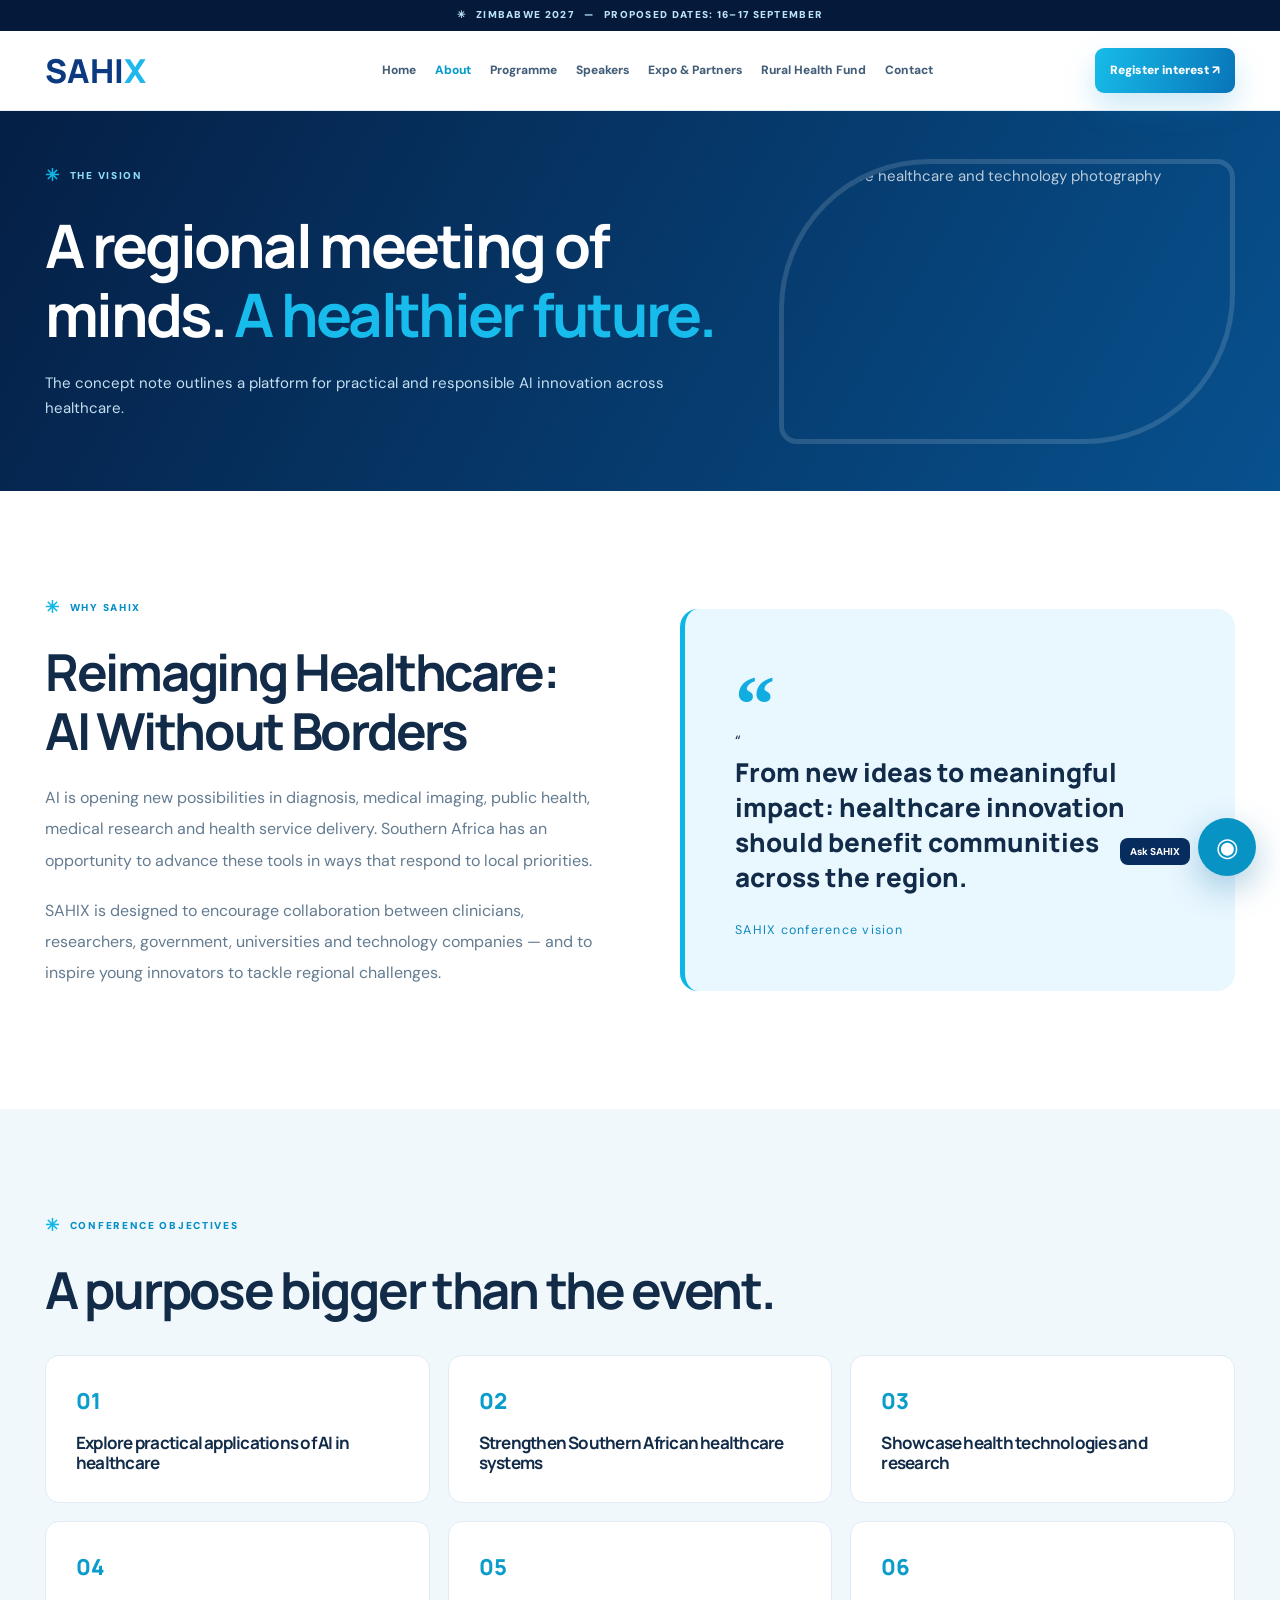
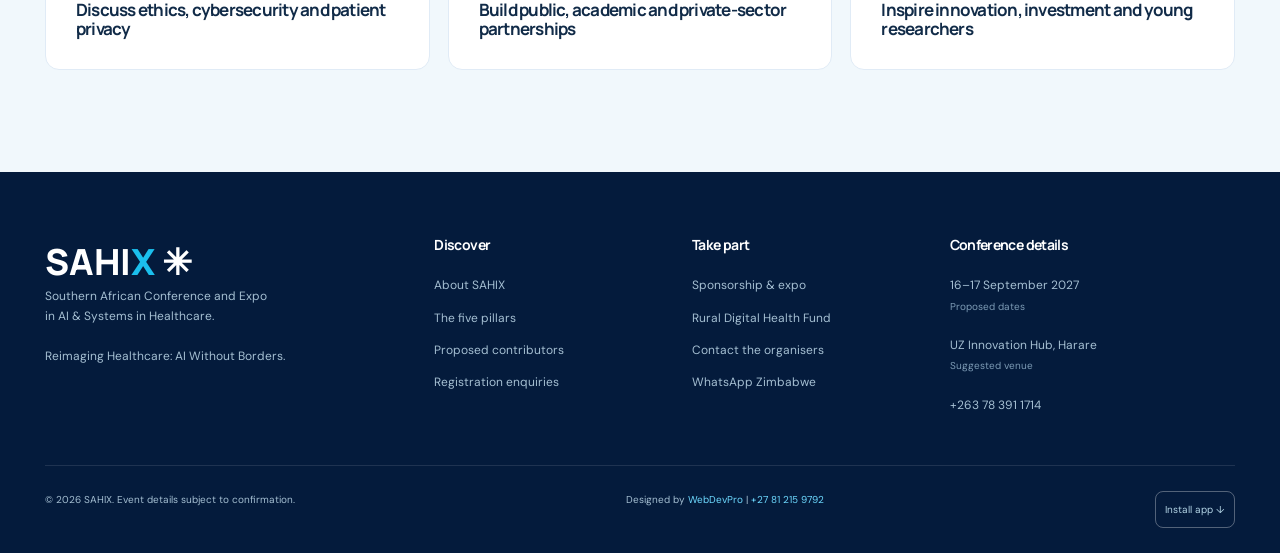
==== about.html @ aeca935d "Launch SAHIX 2027 Zimbabwe conference website" ====
<!doctype html><html lang="en-ZW"><head><meta charset="UTF-8"><meta name="viewport" content="width=device-width,initial-scale=1"><meta name="description" content="SAHIX 2027 vision and objectives for AI innovation in healthcare."><meta name="theme-color" content="#082958"><title>About SAHIX | SAHIX 2027 — Zimbabwe</title><meta property="og:title" content="About SAHIX | SAHIX 2027"><meta property="og:description" content="SAHIX 2027 vision and objectives for AI innovation in healthcare."><meta property="og:type" content="website"><link rel="stylesheet" href="style.css"><link rel="manifest" href="manifest.webmanifest"><link rel="icon" type="image/svg+xml" href="assets/icon.svg"><script src="app.js" defer></script></head><body data-page="about"><a class="skip" href="#main">Skip to content</a><div class="topline">✳ &nbsp; ZIMBABWE 2027 &nbsp; — &nbsp; PROPOSED DATES: 16–17 SEPTEMBER</div><header class="header"><div class="container navrow"><a class="logo" href="index.html" aria-label="SAHIX home"><img src="assets/sahix-logo.webp" alt="SAHIX — Southern African Conference and Expo in AI & Systems in Healthcare" onerror="this.style.display='none';this.nextElementSibling.style.display='block'"><strong style="display:none">SAHI<span>X</span></strong></a><button type="button" id="menu" class="menu" aria-controls="links" aria-expanded="false" aria-label="Toggle navigation">☰</button><nav id="links"><a href="index.html">Home</a><a href="about.html">About</a><a href="programme.html">Programme</a><a href="speakers.html">Speakers</a><a href="sponsors.html">Expo & Partners</a><a href="fund.html">Rural Health Fund</a><a href="contact.html">Contact</a></nav><a class="navcta" href="register.html">Register interest ↗</a></div></header><div class="scrollprogress" id="scrollprogress"></div><main id="main"><section class="inner-hero"><div class="container inner-grid"><div><span class="kicker"><b>✳</b> THE VISION</span><h1>A regional meeting of minds. <em>A healthier future.</em></h1><p>The concept note outlines a platform for practical and responsible AI innovation across healthcare.</p></div><div class="inner-photo"><img src="https://images.unsplash.com/photo-1532187863486-abf9dbad1b69?auto=format&fit=crop&w=1400&q=82" alt="Illustrative healthcare and technology photography" loading="lazy" decoding="async"></div></div></section><section class="section"><div class="container twocol"><div class="copy"><span class="kicker"><b>✳</b> WHY SAHIX</span><h2 class="reveal">Reimaging Healthcare: AI Without Borders</h2><p>AI is opening new possibilities in diagnosis, medical imaging, public health, medical research and health service delivery. Southern Africa has an opportunity to advance these tools in ways that respond to local priorities.</p><p>SAHIX is designed to encourage collaboration between clinicians, researchers, government, universities and technology companies — and to inspire young innovators to tackle regional challenges.</p></div><blockquote>“<strong>From new ideas to meaningful impact: healthcare innovation should benefit communities across the region.</strong><small>SAHIX conference vision</small></blockquote></div></section><section class="section section-light"><div class="container"><span class="kicker"><b>✳</b> CONFERENCE OBJECTIVES</span><h2 class="reveal">A purpose bigger than the event.</h2><div class="tiles"><article class="tile"><span>01</span><h3>Explore practical applications of AI in healthcare</h3></article><article class="tile"><span>02</span><h3>Strengthen Southern African healthcare systems</h3></article><article class="tile"><span>03</span><h3>Showcase health technologies and research</h3></article><article class="tile"><span>04</span><h3>Discuss ethics, cybersecurity and patient privacy</h3></article><article class="tile"><span>05</span><h3>Build public, academic and private-sector partnerships</h3></article><article class="tile"><span>06</span><h3>Inspire innovation, investment and young researchers</h3></article></div></div></section></main><footer><div class="container footgrid"><div><a href="index.html" class="footlogo">SAHI<span>X</span> ✳</a><p>Southern African Conference and Expo<br>in AI & Systems in Healthcare.</p><p>Reimaging Healthcare: AI Without Borders.</p></div><div><h4>Discover</h4><a href="about.html">About SAHIX</a><a href="programme.html">The five pillars</a><a href="speakers.html">Proposed contributors</a><a href="register.html">Registration enquiries</a></div><div><h4>Take part</h4><a href="sponsors.html">Sponsorship & expo</a><a href="fund.html">Rural Digital Health Fund</a><a href="contact.html">Contact the organisers</a><a href="https://wa.me/263783911714" target="_blank" rel="noopener">WhatsApp Zimbabwe</a></div><div><h4>Conference details</h4><p>16–17 September 2027<br><small>Proposed dates</small></p><p>UZ Innovation Hub, Harare<br><small>Suggested venue</small></p><a href="tel:+263783911714">+263 78 391 1714</a></div></div><div class="container footbottom"><span>© <span id="year">2026</span> SAHIX. Event details subject to confirmation.</span><span>Designed by <a href="https://webdevpro.co.za" target="_blank" rel="noopener">WebDevPro</a> | <a href="tel:+27812159792">+27 81 215 9792</a></span><button type="button" id="install">Install app ↓</button></div></footer><nav class="mobilebar" aria-label="Mobile quick navigation"><a href="index.html"><b>⌂</b>Home</a><a href="programme.html"><b>▦</b>Pillars</a><a href="register.html"><b>✚</b>Register</a><a href="sponsors.html"><b>◇</b>Partner</a><button id="mobilechat"><b>◉</b>Chat</button></nav><button id="chatlaunch" class="chatlaunch" type="button" aria-label="Open WhatsApp enquiry assistant">◉ <span>Ask SAHIX</span></button><aside id="chatbox" class="chatbox" role="dialog" aria-label="SAHIX enquiry assistant" hidden><div class="chathead"><strong>✳ SAHIX Enquiry Assistant</strong><button id="chatclose" type="button" aria-label="Close">×</button></div><p>Welcome! How can we help you with SAHIX 2027?</p><form id="chatForm"><label>Your name<input name="name" required minlength="2" maxlength="80" autocomplete="name" placeholder="Your name"></label><label>Interested in<select name="interest" required><option>Conference registration</option><option>Sponsorship / exhibition</option><option>Speaker / webinar enquiry</option><option>Rural Digital Health Fund</option><option>General enquiry</option></select></label><label>Your message<textarea name="message" required maxlength="650" rows="3" placeholder="How can we help?"></textarea></label><button class="btn" type="submit">Continue on WhatsApp ↗</button><small>WhatsApp opens with a draft; you press Send to deliver it.</small></form></aside><dialog id="installDialog"><h3>Install SAHIX</h3><p>Use your browser's Install App / Add to Home Screen option. On iPhone, tap Share in Safari and choose Add to Home Screen.</p><button type="button" id="closeInstall" class="btn">Close</button></dialog></body></html>
---- style.css ----
@import url('https://fonts.googleapis.com/css2?family=DM+Sans:wght@400;500;600;700&family=Manrope:wght@400;500;600;700;800&display=swap');
:root{--navy:#092852;--deep:#061d40;--cyan:#18bcec;--sky:#0685c5;--text:#112b48;--muted:#667f94;--light:#f1f8fc}*{box-sizing:border-box}html{scroll-behavior:smooth;scroll-padding-top:100px}body{margin:0;background:#fff;color:var(--text);font:15px/1.7 'DM Sans',Arial,sans-serif}a{text-decoration:none;color:inherit}button,input,select,textarea{font:inherit}button{cursor:pointer}img{display:block;width:100%;object-fit:cover}h1,h2,h3,h4{font-family:Manrope,Arial,sans-serif;line-height:1.15;letter-spacing:-.045em;margin:0 0 22px}h1{font-size:clamp(42px,5.4vw,77px)}h2{font-size:clamp(31px,4vw,51px)}h3{font-size:20px}p{margin:0 0 19px}em{font-style:normal;color:var(--cyan)}.container{width:min(1190px,calc(100% - 48px));margin:auto}.section{padding:102px 0}.section-light{background:var(--light)}.topline{height:31px;background:#051a3a;color:#bce3f6;text-align:center;padding:6px 10px;font-size:10px;font-weight:900;letter-spacing:.13em}.header{position:sticky;top:0;z-index:60;background:#ffffffec;backdrop-filter:blur(20px);border-bottom:1px solid #e5eef5}.navrow{height:79px;display:flex;align-items:center;gap:17px}.logo{width:175px;flex-shrink:0}.logo img{width:175px;max-height:71px;object-fit:contain}.logo strong{font:900 33px Manrope;color:#0c3a81}.logo strong span{color:#20b7ed}#links{display:flex;gap:19px;justify-content:center;align-items:center;flex:1}#links a{font-size:12px;font-weight:800;color:#425d77;white-space:nowrap}#links a:hover,#links a.current{color:#059ccc}.navcta,.btn{display:inline-flex;align-items:center;justify-content:center;gap:19px;background:linear-gradient(105deg,#17bce9,#0875b9);color:#fff;border:0;border-radius:9px;padding:15px 22px;font-size:12px;font-weight:900;white-space:nowrap;box-shadow:0 14px 30px #0a91d335;transition:.25s}.btn:hover,.navcta:hover{transform:translateY(-3px);box-shadow:0 18px 35px #0a91d355}.navcta{padding:12px 15px}.btn-secondary{border:1px solid #ffffff77;background:#ffffff11;box-shadow:none}.btn-secondary:hover{background:#ffffff29;box-shadow:none}.menu{display:none;border:0;color:#0a4579;background:none;font-size:25px}.scrollprogress{position:fixed;top:0;left:0;right:0;z-index:90;height:3px;background:var(--cyan);transform:scaleX(0);transform-origin:left}.skip{position:absolute;top:-100px}.skip:focus{top:10px;z-index:100;background:#fff}.kicker{display:inline-flex;align-items:center;gap:9px;font-size:10px;font-weight:900;letter-spacing:.17em;color:#068ec6;margin-bottom:21px}.kicker b{color:#13b7e6;font-size:17px}.hero{position:relative;min-height:690px;background:#051f47;color:#fff;overflow:hidden}.slides,.slide,.hero-overlay{position:absolute;inset:0}.slide{opacity:0;transition:opacity 1.4s;background-size:cover;background-position:center;filter:saturate(.65)}.slide.active{opacity:.28}.hero-overlay{background:linear-gradient(95deg,#041b3e 12%,#05234bcf 63%,#0a5da35c 100%)}.hero-grid{position:relative;z-index:2;min-height:655px;display:grid;grid-template-columns:1.16fr .84fr;gap:25px;align-items:center}.hero-content{padding:60px 0 76px}.hero .kicker,.inner-hero .kicker,.darkband .kicker,.finale .kicker{color:#8ddcf8}.subbrand{font-size:10px;letter-spacing:.18em;color:#afd5ed;margin-bottom:19px;font-weight:900}.hero h1{max-width:720px}.hero-content>p{font-size:17px;color:#cbdceb;max-width:615px;line-height:1.9}.actions{display:flex;flex-wrap:wrap;gap:14px;margin-top:30px}.hero-facts{margin-top:58px;padding-top:20px;border-top:1px solid #ffffff42;display:flex;gap:32px}.hero-facts div{display:grid;gap:4px}.hero-facts b{font:900 18px Manrope}.hero-facts small{font-size:10px;color:#b6d8ee}.hero-art{height:475px;position:relative}.circle{position:absolute;border:1px solid #47bef57b;border-radius:50%}.circle-one{width:460px;height:460px;top:10px;left:0}.circle-two{width:350px;height:350px;top:64px;left:55px}.hero-person{position:absolute;inset:45px 25px 24px 60px;border-radius:190px 190px 24px 24px;overflow:hidden;border:7px solid #ffffff35;background:linear-gradient(130deg,#1277ae,#092a58)}.hero-person img{height:100%;opacity:.78;filter:saturate(.8)}.floatbadge{position:absolute;display:flex;align-items:center;gap:11px;background:#063e78c9;backdrop-filter:blur(20px);border:1px solid #80dff96d;padding:14px 17px;color:#3fe1f5;font-size:28px;border-radius:11px;box-shadow:0 20px 40px #00143e55}.floatbadge span{color:white;font:900 11px Manrope}.floatbadge small{display:block;color:#b5dff0;font:500 10px 'DM Sans';margin-top:3px}.badge-one{top:90px;right:-18px}.badge-two{bottom:35px;left:3px}.carousel-controls{position:absolute;bottom:19px;left:calc((100% - min(1190px,100% - 48px))/2);z-index:5;display:flex;align-items:center;gap:14px;font-size:11px}.carousel-controls button{color:white;background:#ffffff17;border:1px solid #ffffff40;border-radius:50%;width:27px;height:27px}.numbers{background:#eaf7fc}.numbers-grid{display:grid;grid-template-columns:repeat(4,1fr);padding:27px 0}.numbers-grid div{border-right:1px solid #bad9eb;display:grid;text-align:center}.numbers-grid div:last-child{border:0}.numbers strong{font:900 35px Manrope;color:#07437e}.numbers span{color:#54758f;font:800 10px Manrope;text-transform:uppercase;letter-spacing:.07em}.twocol{display:grid;grid-template-columns:1fr 1fr;gap:80px;align-items:center}.visual{height:475px;position:relative;border-radius:24px;background:linear-gradient(110deg,#c4e4f5,#236ca1)}.visual>img{height:100%;border-radius:24px;box-shadow:0 25px 65px #00336115}.visual-chip{position:absolute;bottom:28px;right:-17px;padding:15px 22px;background:#fff;color:#09538b;box-shadow:0 15px 50px #0339632b;border-radius:12px;display:flex;align-items:center;gap:14px;font-size:30px}.visual-chip strong{font:900 14px Manrope;line-height:1.35}.copy>p{color:#637b90;font-size:16px;line-height:1.95}.copy .btn{margin-top:9px}.centerhead{text-align:center;max-width:760px;margin:0 auto 49px}.centerhead p{color:#697e95}.pillars{display:grid;grid-template-columns:repeat(5,1fr);gap:15px}.flip{height:250px;padding:0;border:0;background:none;text-align:left;perspective:900px;transition:transform .25s}.flip:hover{transform:translateY(-6px)}.flip-inner{display:block;position:relative;width:100%;height:100%;transform-style:preserve-3d;transition:transform .65s}.flip:hover .flip-inner,.flip:focus-visible .flip-inner,.flip.flipped .flip-inner{transform:rotateY(180deg)}.flip-front,.flip-back{position:absolute;inset:0;display:flex;flex-direction:column;border-radius:18px;padding:23px;backface-visibility:hidden;box-shadow:0 12px 35px #032b5612}.flip-front{background:#fff;border:1px solid #e5eff6}.flip-back{transform:rotateY(180deg);background:#092f66;color:white}.flip i{font-style:normal;color:#0bb1e3;font-size:32px;margin-bottom:24px}.flip small{font:900 10px Manrope;letter-spacing:.14em;color:#0e9fd3;margin-bottom:15px}.flip strong{font:900 16px Manrope;line-height:1.4}.flip em{font:700 11px 'DM Sans';color:#6f8aa1;margin-top:auto}.flip-back>span{font-size:12px;color:#d2e5f4;line-height:1.6;margin-top:10px}.flip-back em{color:#a3cfe5}.centerlink{text-align:center;margin-top:35px}.features{margin:23px 0 28px}.features>div{border-top:1px solid #e2e9f0;padding:16px 0;display:grid;grid-template-columns:40px 1fr}.features span{color:#13a1d2;font-weight:900;font-size:11px}.features strong{font:900 15px Manrope}.features p{grid-column:2;color:#71879b;margin:0;font-size:13px}.darkband{background:linear-gradient(130deg,#041c3e,#064b85);color:white}.darkband h2{max-width:690px}.darkband p{color:#bad8ee;max-width:680px}.splitband{display:grid;grid-template-columns:1fr 1fr;gap:70px;align-items:center}.fund-tags{display:grid;grid-template-columns:1fr 1fr;gap:13px}.fund-tags span{border:1px solid #b6e9fc38;padding:17px;background:#ffffff0b;border-radius:9px;font-size:13px}.threecards{display:grid;grid-template-columns:repeat(3,1fr);gap:20px}.threecards article{padding:34px;border:1px solid #e0edf7;border-radius:18px;background:#fff;box-shadow:0 13px 40px #0528540a}.threecards i{display:block;font-style:normal;color:#13a9db;font-size:34px;margin-bottom:21px}.threecards small{color:#0d94bf;font-size:10px;font-weight:900;letter-spacing:.15em}.threecards h3{margin-top:12px}.threecards p{color:#6c8196;font-size:13px}.finale{text-align:center;background:linear-gradient(125deg,#041d45,#055290);color:white}.finale h2{font-size:clamp(38px,5vw,68px)}.finale p{color:#c6e4f2}.finale .actions{justify-content:center}.inner-hero{background:linear-gradient(120deg,#051f45,#07518e);color:white;min-height:380px;overflow:hidden}.inner-grid{display:grid;grid-template-columns:1.2fr .8fr;gap:50px;align-items:center;min-height:380px}.inner-hero h1{font-size:clamp(35px,4.8vw,60px)}.inner-hero p{color:#c4dff0;max-width:700px}.inner-photo{height:285px;border-radius:150px 18px 150px 18px;overflow:hidden;border:5px solid #ffffff24}.inner-photo img{height:100%;opacity:.73}.tiles{display:grid;grid-template-columns:repeat(3,1fr);gap:18px;margin-top:35px}.tile{border:1px solid #e0ebf6;background:#fff;border-radius:14px;padding:30px}.tile span{font:900 22px Manrope;color:#0a9ccb}.tile h3{margin:16px 0 0;font-size:17px}blockquote{background:#e9f7ff;border-left:5px solid #0bb5e6;padding:50px;margin:0;border-radius:18px}blockquote:before{content:'“';display:block;color:#11ace0;font:900 80px Georgia;height:70px}blockquote strong{font:800 26px Manrope;line-height:1.35;display:block}blockquote small{display:block;color:#1088be;margin-top:25px;letter-spacing:.1em}.pillarrows{display:grid;gap:18px;margin-top:38px}.pillarrow{display:grid;grid-template-columns:70px 1fr 60px;gap:20px;align-items:center;padding:26px 32px;border:1px solid #e3ecf5;border-radius:17px}.picon{font-size:33px;color:#0fa8dc}.pillarrow small{color:#0e9ed1;font:900 10px Manrope;letter-spacing:.12em}.pillarrow h3{font-size:25px;margin:8px 0}.pillarrow p{color:#617a90;margin:0}.pillarrow>b{font:900 30px Manrope;color:#d3eaf5}.notice{padding:19px 25px;background:#e8f7ff;border:1px solid #acd9ef;border-radius:12px;margin-bottom:34px}.notice strong{color:#006da9}.notice p{font-size:13px;color:#567990;margin:0}.speakergrid{display:grid;grid-template-columns:repeat(3,1fr);gap:14px}.speaker{display:flex;gap:14px;padding:21px;border:1px solid #e0edf6;border-radius:14px;align-items:center}.speaker>span{width:52px;height:52px;flex-shrink:0;border-radius:50%;display:grid;place-items:center;background:#dff4fd;color:#057fae;font:900 18px Manrope}.speaker small{font-size:9px;letter-spacing:.1em;color:#0b99cc;font-weight:900}.speaker h3{font-size:14px;margin:5px 0}.speaker p{font-size:11px;color:#92a5b5;margin:0}.fundpanel{background:linear-gradient(130deg,#052750,#0685b8);color:white;padding:50px;border-radius:24px;font-size:57px;box-shadow:0 18px 60px #002a5930}.fundpanel small{display:block;font:900 11px Manrope;color:#9ee9ff;letter-spacing:.16em;margin:18px 0}.fundpanel h3{font-size:32px}.fundpanel p{font-size:15px;color:#c9e4f1}.note{text-align:center;margin-top:24px;font-size:11px;color:#7992a4}.reggrid{display:grid;grid-template-columns:.8fr 1.2fr;gap:70px;align-items:start}.formcard{border:1px solid #e0ebf3;box-shadow:0 20px 70px #04295216;padding:35px;border-radius:20px}.formcard h2{font-size:28px}.formcard form,.chatbox form{display:grid;gap:15px}.formcard label,.chatbox label{display:grid;gap:7px;font-size:12px;font-weight:800}.formcard input,.formcard select,.formcard textarea,.chatbox input,.chatbox select,.chatbox textarea{width:100%;border:1px solid #d7e6f1;border-radius:8px;background:#f9fcfe;padding:12px;outline-color:#0ab9e5;color:#1b3655}.formcard .consent{display:flex;gap:10px;align-items:start;font-weight:500;color:#567488}.formcard .consent input{width:auto;margin-top:4px}.formcard .btn{width:100%}.status{font-size:12px;color:#0479b4;margin:0}.contactlinks{display:grid;gap:14px;margin-top:29px}.contactlinks>a,.contactlinks>div{display:flex;gap:16px;align-items:center;border:1px solid #e1edf6;border-radius:12px;padding:20px}.contactlinks span{font-size:26px;color:#0aabdf}.contactlinks strong{font:900 16px Manrope}.contactlinks small{display:block;color:#6687a0;font:800 10px Manrope;letter-spacing:.12em}.contactlinks div{flex:1}footer{background:#041b3c;color:#a5bfd2;padding:65px 0 0}.footgrid{display:grid;grid-template-columns:1.6fr 1fr 1fr 1.3fr;gap:38px}.footgrid h4{color:white;font-size:14px}.footgrid a:not(.footlogo){display:block;font-size:12px;margin-bottom:12px}.footgrid a:hover{color:#40c8f0}.footgrid p{font-size:12px}.footgrid small{color:#7d9bb5}.footlogo{color:white;font:900 36px Manrope}.footlogo span{color:#1bbfed}.footbottom{display:flex;justify-content:space-between;gap:20px;border-top:1px solid #ffffff1b;padding:25px 0;margin-top:38px;font-size:10px}.footbottom a{color:#6edaff}.footbottom button{background:none;color:#b3d4e5;border:1px solid #ffffff50;border-radius:8px;padding:9px}.mobilebar{display:none}.chatlaunch{position:fixed;bottom:24px;right:24px;z-index:83;border:0;border-radius:50px;width:58px;height:58px;background:#0794c5;color:white;font-size:26px;box-shadow:0 12px 35px #00689c55}.chatlaunch span{position:absolute;right:66px;top:20px;font-size:10px;font-weight:800;background:#072d5e;padding:5px 10px;border-radius:8px;white-space:nowrap}.chatbox{position:fixed;right:23px;bottom:95px;z-index:83;width:min(370px,calc(100% - 40px));max-height:calc(100dvh - 120px);overflow-y:auto;background:white;border-radius:17px;box-shadow:0 25px 85px #00203f6c;padding:0 20px 22px}.chatbox[hidden]{display:none}.chathead{background:#083468;color:white;margin:0 -20px 18px;padding:14px 18px;display:flex;justify-content:space-between}.chathead button{background:none;border:0;font-size:25px;color:white}.chatbox p{font-size:12px;color:#526e87}.chatbox small{color:#809aaf;font-size:10px}.chatbox .btn{width:100%}dialog{border:1px solid #d3e6ef;border-radius:15px;max-width:400px;padding:30px}dialog::backdrop{background:#041e42aa}.reveal{opacity:0;transform:translateY(24px);transition:opacity .75s ease,transform .75s ease}.reveal.visible{opacity:1;transform:none}.typewriter.typing:after{content:'|';color:#36d0fd;animation:blink .8s infinite}@keyframes blink{50%{opacity:0}}
@media(max-width:1120px){#links{gap:9px}#links a{font-size:11px}.pillars{grid-template-columns:repeat(3,1fr)}.logo,.logo img{width:140px}.twocol{gap:38px}}
@media(max-width:870px){.menu{display:block;margin-left:auto;order:2}#links{display:none;position:absolute;top:79px;left:0;right:0;background:white;flex-direction:column;align-items:flex-start;padding:20px 30px;box-shadow:0 20px 35px #04345622}#links.open{display:flex}.navcta{margin-left:auto}.hero-grid{grid-template-columns:1fr}.hero-art{display:none}.footgrid{grid-template-columns:repeat(2,1fr)}.reggrid{gap:28px}}
@media(max-width:640px){.container{width:calc(100% - 36px)}.section{padding:66px 0}.topline{font-size:8px}.navrow{height:68px}.header .logo,.header .logo img{width:125px}.navcta{font-size:10px;padding:10px}#links{top:68px}.hero{min-height:620px}.hero-grid{min-height:595px}.hero-content{padding:55px 0 74px}.hero h1{font-size:45px}.hero-content>p{font-size:14px}.hero-facts{gap:15px;margin-top:45px}.hero-facts b{font-size:13px}.hero-facts small{font-size:9px}.carousel-controls{left:18px}.numbers-grid{grid-template-columns:repeat(2,1fr);gap:20px}.numbers-grid div:nth-child(2){border:0}.numbers strong{font-size:30px}.numbers span{font-size:9px}.twocol,.splitband,.reggrid,.inner-grid{grid-template-columns:1fr}.visual{height:340px}.visual-chip{right:0}.centerhead{margin-bottom:29px}.pillars{grid-template-columns:repeat(2,1fr);gap:9px}.flip{height:235px}.flip-front,.flip-back{padding:16px}.flip strong{font-size:14px}.flip-back>span{font-size:11px}.fund-tags{gap:8px}.fund-tags span{font-size:10px;padding:14px}.threecards,.tiles,.speakergrid{grid-template-columns:1fr}.inner-grid{padding:55px 0 0}.inner-hero h1{font-size:39px}.inner-photo{height:195px;opacity:.7}.pillarrow{grid-template-columns:45px 1fr;padding:23px 17px;gap:10px}.pillarrow>b{display:none}.pillarrow h3{font-size:20px}.picon{font-size:25px}.fundpanel{padding:30px}.formcard{padding:23px 18px}.footgrid{grid-template-columns:1fr 1fr}.footgrid>div:first-child,.footgrid>div:last-child{grid-column:1/-1}.footbottom{flex-wrap:wrap;padding-bottom:85px}.mobilebar{display:grid;position:fixed;bottom:0;left:0;right:0;height:69px;grid-template-columns:repeat(5,1fr);background:white;box-shadow:0 -8px 28px #01264822;z-index:70}.mobilebar a,.mobilebar button{background:none;border:0;display:flex;justify-content:center;align-items:center;flex-direction:column;gap:3px;color:#56748a;font:800 10px Manrope}.mobilebar b{font-size:22px;font-weight:500}.mobilebar a.current{color:#0796c8}.chatlaunch{right:15px;bottom:83px;width:48px;height:48px}.chatlaunch span{display:none}.chatbox{right:8px;bottom:140px;width:calc(100% - 16px);max-height:calc(100dvh - 155px)}}
@media(prefers-reduced-motion:reduce){html{scroll-behavior:auto}.reveal{opacity:1;transform:none;transition:none}.flip-inner{transition:none}}
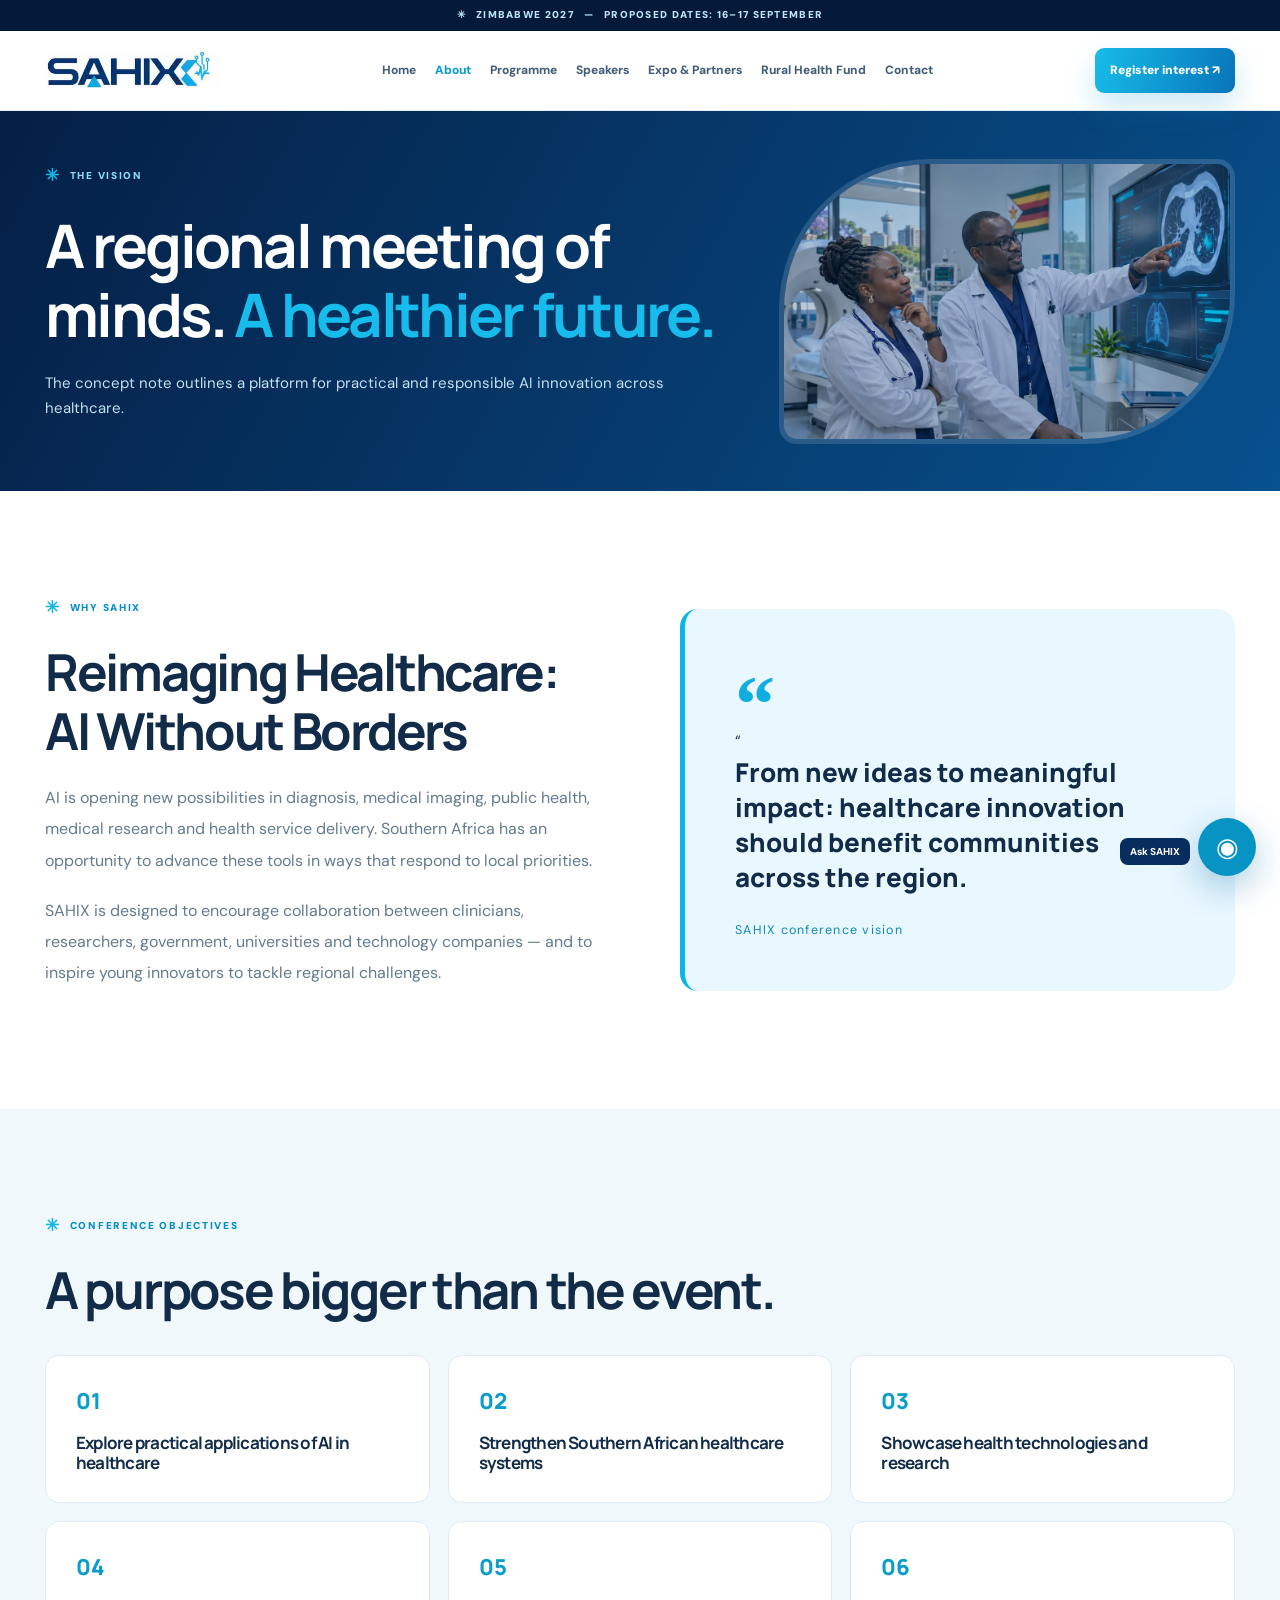
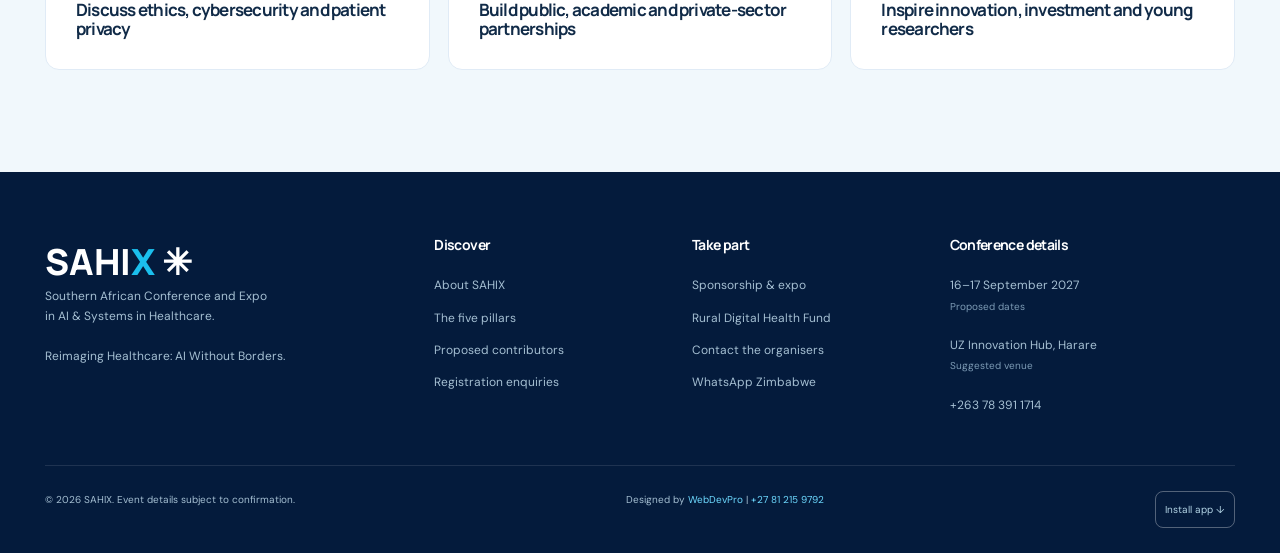
==== commit 41167c95: "Use Zimbabwean African healthcare imagery throughout SAHIX pages and refresh offline cache" ====
--- a/about.html
+++ b/about.html
@@ -1 +1 @@
-<!doctype html><html lang="en-ZW"><head><meta charset="UTF-8"><meta name="viewport" content="width=device-width,initial-scale=1"><meta name="description" content="SAHIX 2027 vision and objectives for AI innovation in healthcare."><meta name="theme-color" content="#082958"><title>About SAHIX | SAHIX 2027 — Zimbabwe</title><meta property="og:title" content="About SAHIX | SAHIX 2027"><meta property="og:description" content="SAHIX 2027 vision and objectives for AI innovation in healthcare."><meta property="og:type" content="website"><link rel="stylesheet" href="style.css"><link rel="manifest" href="manifest.webmanifest"><link rel="icon" type="image/svg+xml" href="assets/icon.svg"><script src="app.js" defer></script></head><body data-page="about"><a class="skip" href="#main">Skip to content</a><div class="topline">✳ &nbsp; ZIMBABWE 2027 &nbsp; — &nbsp; PROPOSED DATES: 16–17 SEPTEMBER</div><header class="header"><div class="container navrow"><a class="logo" href="index.html" aria-label="SAHIX home"><img src="assets/sahix-logo.webp" alt="SAHIX — Southern African Conference and Expo in AI & Systems in Healthcare" onerror="this.style.display='none';this.nextElementSibling.style.display='block'"><strong style="display:none">SAHI<span>X</span></strong></a><button type="button" id="menu" class="menu" aria-controls="links" aria-expanded="false" aria-label="Toggle navigation">☰</button><nav id="links"><a href="index.html">Home</a><a href="about.html">About</a><a href="programme.html">Programme</a><a href="speakers.html">Speakers</a><a href="sponsors.html">Expo & Partners</a><a href="fund.html">Rural Health Fund</a><a href="contact.html">Contact</a></nav><a class="navcta" href="register.html">Register interest ↗</a></div></header><div class="scrollprogress" id="scrollprogress"></div><main id="main"><section class="inner-hero"><div class="container inner-grid"><div><span class="kicker"><b>✳</b> THE VISION</span><h1>A regional meeting of minds. <em>A healthier future.</em></h1><p>The concept note outlines a platform for practical and responsible AI innovation across healthcare.</p></div><div class="inner-photo"><img src="https://images.unsplash.com/photo-1532187863486-abf9dbad1b69?auto=format&fit=crop&w=1400&q=82" alt="Illustrative healthcare and technology photography" loading="lazy" decoding="async"></div></div></section><section class="section"><div class="container twocol"><div class="copy"><span class="kicker"><b>✳</b> WHY SAHIX</span><h2 class="reveal">Reimaging Healthcare: AI Without Borders</h2><p>AI is opening new possibilities in diagnosis, medical imaging, public health, medical research and health service delivery. Southern Africa has an opportunity to advance these tools in ways that respond to local priorities.</p><p>SAHIX is designed to encourage collaboration between clinicians, researchers, government, universities and technology companies — and to inspire young innovators to tackle regional challenges.</p></div><blockquote>“<strong>From new ideas to meaningful impact: healthcare innovation should benefit communities across the region.</strong><small>SAHIX conference vision</small></blockquote></div></section><section class="section section-light"><div class="container"><span class="kicker"><b>✳</b> CONFERENCE OBJECTIVES</span><h2 class="reveal">A purpose bigger than the event.</h2><div class="tiles"><article class="tile"><span>01</span><h3>Explore practical applications of AI in healthcare</h3></article><article class="tile"><span>02</span><h3>Strengthen Southern African healthcare systems</h3></article><article class="tile"><span>03</span><h3>Showcase health technologies and research</h3></article><article class="tile"><span>04</span><h3>Discuss ethics, cybersecurity and patient privacy</h3></article><article class="tile"><span>05</span><h3>Build public, academic and private-sector partnerships</h3></article><article class="tile"><span>06</span><h3>Inspire innovation, investment and young researchers</h3></article></div></div></section></main><footer><div class="container footgrid"><div><a href="index.html" class="footlogo">SAHI<span>X</span> ✳</a><p>Southern African Conference and Expo<br>in AI & Systems in Healthcare.</p><p>Reimaging Healthcare: AI Without Borders.</p></div><div><h4>Discover</h4><a href="about.html">About SAHIX</a><a href="programme.html">The five pillars</a><a href="speakers.html">Proposed contributors</a><a href="register.html">Registration enquiries</a></div><div><h4>Take part</h4><a href="sponsors.html">Sponsorship & expo</a><a href="fund.html">Rural Digital Health Fund</a><a href="contact.html">Contact the organisers</a><a href="https://wa.me/263783911714" target="_blank" rel="noopener">WhatsApp Zimbabwe</a></div><div><h4>Conference details</h4><p>16–17 September 2027<br><small>Proposed dates</small></p><p>UZ Innovation Hub, Harare<br><small>Suggested venue</small></p><a href="tel:+263783911714">+263 78 391 1714</a></div></div><div class="container footbottom"><span>© <span id="year">2026</span> SAHIX. Event details subject to confirmation.</span><span>Designed by <a href="https://webdevpro.co.za" target="_blank" rel="noopener">WebDevPro</a> | <a href="tel:+27812159792">+27 81 215 9792</a></span><button type="button" id="install">Install app ↓</button></div></footer><nav class="mobilebar" aria-label="Mobile quick navigation"><a href="index.html"><b>⌂</b>Home</a><a href="programme.html"><b>▦</b>Pillars</a><a href="register.html"><b>✚</b>Register</a><a href="sponsors.html"><b>◇</b>Partner</a><button id="mobilechat"><b>◉</b>Chat</button></nav><button id="chatlaunch" class="chatlaunch" type="button" aria-label="Open WhatsApp enquiry assistant">◉ <span>Ask SAHIX</span></button><aside id="chatbox" class="chatbox" role="dialog" aria-label="SAHIX enquiry assistant" hidden><div class="chathead"><strong>✳ SAHIX Enquiry Assistant</strong><button id="chatclose" type="button" aria-label="Close">×</button></div><p>Welcome! How can we help you with SAHIX 2027?</p><form id="chatForm"><label>Your name<input name="name" required minlength="2" maxlength="80" autocomplete="name" placeholder="Your name"></label><label>Interested in<select name="interest" required><option>Conference registration</option><option>Sponsorship / exhibition</option><option>Speaker / webinar enquiry</option><option>Rural Digital Health Fund</option><option>General enquiry</option></select></label><label>Your message<textarea name="message" required maxlength="650" rows="3" placeholder="How can we help?"></textarea></label><button class="btn" type="submit">Continue on WhatsApp ↗</button><small>WhatsApp opens with a draft; you press Send to deliver it.</small></form></aside><dialog id="installDialog"><h3>Install SAHIX</h3><p>Use your browser's Install App / Add to Home Screen option. On iPhone, tap Share in Safari and choose Add to Home Screen.</p><button type="button" id="closeInstall" class="btn">Close</button></dialog></body></html>+<!doctype html><html lang="en-ZW"><head><meta charset="UTF-8"><meta name="viewport" content="width=device-width,initial-scale=1"><meta name="description" content="SAHIX 2027 vision and objectives for AI innovation in healthcare."><meta name="theme-color" content="#082958"><title>About SAHIX | SAHIX 2027 — Zimbabwe</title><meta property="og:title" content="About SAHIX | SAHIX 2027"><meta property="og:description" content="SAHIX 2027 vision and objectives for AI innovation in healthcare."><meta property="og:type" content="website"><link rel="stylesheet" href="style.css"><link rel="manifest" href="manifest.webmanifest"><link rel="icon" type="image/svg+xml" href="assets/icon.svg"><script src="app.js" defer></script></head><body data-page="about"><a class="skip" href="#main">Skip to content</a><div class="topline">✳ &nbsp; ZIMBABWE 2027 &nbsp; — &nbsp; PROPOSED DATES: 16–17 SEPTEMBER</div><header class="header"><div class="container navrow"><a class="logo" href="index.html" aria-label="SAHIX home"><img src="assets/sahix-logo.webp" alt="SAHIX — Southern African Conference and Expo in AI & Systems in Healthcare" onerror="this.style.display='none';this.nextElementSibling.style.display='block'"><strong style="display:none">SAHI<span>X</span></strong></a><button type="button" id="menu" class="menu" aria-controls="links" aria-expanded="false" aria-label="Toggle navigation">☰</button><nav id="links"><a href="index.html">Home</a><a href="about.html">About</a><a href="programme.html">Programme</a><a href="speakers.html">Speakers</a><a href="sponsors.html">Expo & Partners</a><a href="fund.html">Rural Health Fund</a><a href="contact.html">Contact</a></nav><a class="navcta" href="register.html">Register interest ↗</a></div></header><div class="scrollprogress" id="scrollprogress"></div><main id="main"><section class="inner-hero"><div class="container inner-grid"><div><span class="kicker"><b>✳</b> THE VISION</span><h1>A regional meeting of minds. <em>A healthier future.</em></h1><p>The concept note outlines a platform for practical and responsible AI innovation across healthcare.</p></div><div class="inner-photo"><img src="assets/zimbabwe-health-2.webp" alt="Illustrative scene of Zimbabwean African doctors reviewing medical imaging" loading="lazy" decoding="async"></div></div></section><section class="section"><div class="container twocol"><div class="copy"><span class="kicker"><b>✳</b> WHY SAHIX</span><h2 class="reveal">Reimaging Healthcare: AI Without Borders</h2><p>AI is opening new possibilities in diagnosis, medical imaging, public health, medical research and health service delivery. Southern Africa has an opportunity to advance these tools in ways that respond to local priorities.</p><p>SAHIX is designed to encourage collaboration between clinicians, researchers, government, universities and technology companies — and to inspire young innovators to tackle regional challenges.</p></div><blockquote>“<strong>From new ideas to meaningful impact: healthcare innovation should benefit communities across the region.</strong><small>SAHIX conference vision</small></blockquote></div></section><section class="section section-light"><div class="container"><span class="kicker"><b>✳</b> CONFERENCE OBJECTIVES</span><h2 class="reveal">A purpose bigger than the event.</h2><div class="tiles"><article class="tile"><span>01</span><h3>Explore practical applications of AI in healthcare</h3></article><article class="tile"><span>02</span><h3>Strengthen Southern African healthcare systems</h3></article><article class="tile"><span>03</span><h3>Showcase health technologies and research</h3></article><article class="tile"><span>04</span><h3>Discuss ethics, cybersecurity and patient privacy</h3></article><article class="tile"><span>05</span><h3>Build public, academic and private-sector partnerships</h3></article><article class="tile"><span>06</span><h3>Inspire innovation, investment and young researchers</h3></article></div></div></section></main><footer><div class="container footgrid"><div><a href="index.html" class="footlogo">SAHI<span>X</span> ✳</a><p>Southern African Conference and Expo<br>in AI & Systems in Healthcare.</p><p>Reimaging Healthcare: AI Without Borders.</p></div><div><h4>Discover</h4><a href="about.html">About SAHIX</a><a href="programme.html">The five pillars</a><a href="speakers.html">Proposed contributors</a><a href="register.html">Registration enquiries</a></div><div><h4>Take part</h4><a href="sponsors.html">Sponsorship & expo</a><a href="fund.html">Rural Digital Health Fund</a><a href="contact.html">Contact the organisers</a><a href="https://wa.me/263783911714" target="_blank" rel="noopener">WhatsApp Zimbabwe</a></div><div><h4>Conference details</h4><p>16–17 September 2027<br><small>Proposed dates</small></p><p>UZ Innovation Hub, Harare<br><small>Suggested venue</small></p><a href="tel:+263783911714">+263 78 391 1714</a></div></div><div class="container footbottom"><span>© <span id="year">2026</span> SAHIX. Event details subject to confirmation.</span><span>Designed by <a href="https://webdevpro.co.za" target="_blank" rel="noopener">WebDevPro</a> | <a href="tel:+27812159792">+27 81 215 9792</a></span><button type="button" id="install">Install app ↓</button></div></footer><nav class="mobilebar" aria-label="Mobile quick navigation"><a href="index.html"><b>⌂</b>Home</a><a href="programme.html"><b>▦</b>Pillars</a><a href="register.html"><b>✚</b>Register</a><a href="sponsors.html"><b>◇</b>Partner</a><button id="mobilechat"><b>◉</b>Chat</button></nav><button id="chatlaunch" class="chatlaunch" type="button" aria-label="Open WhatsApp enquiry assistant">◉ <span>Ask SAHIX</span></button><aside id="chatbox" class="chatbox" role="dialog" aria-label="SAHIX enquiry assistant" hidden><div class="chathead"><strong>✳ SAHIX Enquiry Assistant</strong><button id="chatclose" type="button" aria-label="Close">×</button></div><p>Welcome! How can we help you with SAHIX 2027?</p><form id="chatForm"><label>Your name<input name="name" required minlength="2" maxlength="80" autocomplete="name" placeholder="Your name"></label><label>Interested in<select name="interest" required><option>Conference registration</option><option>Sponsorship / exhibition</option><option>Speaker / webinar enquiry</option><option>Rural Digital Health Fund</option><option>General enquiry</option></select></label><label>Your message<textarea name="message" required maxlength="650" rows="3" placeholder="How can we help?"></textarea></label><button class="btn" type="submit">Continue on WhatsApp ↗</button><small>WhatsApp opens with a draft; you press Send to deliver it.</small></form></aside><dialog id="installDialog"><h3>Install SAHIX</h3><p>Use your browser's Install App / Add to Home Screen option. On iPhone, tap Share in Safari and choose Add to Home Screen.</p><button type="button" id="closeInstall" class="btn">Close</button></dialog></body></html>
--- a/style.css
+++ b/style.css
@@ -1,6 +1,6 @@
 
 @import url('https://fonts.googleapis.com/css2?family=DM+Sans:wght@400;500;600;700&family=Manrope:wght@400;500;600;700;800&display=swap');
-:root{--navy:#092852;--deep:#061d40;--cyan:#18bcec;--sky:#0685c5;--text:#112b48;--muted:#667f94;--light:#f1f8fc}*{box-sizing:border-box}html{scroll-behavior:smooth;scroll-padding-top:100px}body{margin:0;background:#fff;color:var(--text);font:15px/1.7 'DM Sans',Arial,sans-serif}a{text-decoration:none;color:inherit}button,input,select,textarea{font:inherit}button{cursor:pointer}img{display:block;width:100%;object-fit:cover}h1,h2,h3,h4{font-family:Manrope,Arial,sans-serif;line-height:1.15;letter-spacing:-.045em;margin:0 0 22px}h1{font-size:clamp(42px,5.4vw,77px)}h2{font-size:clamp(31px,4vw,51px)}h3{font-size:20px}p{margin:0 0 19px}em{font-style:normal;color:var(--cyan)}.container{width:min(1190px,calc(100% - 48px));margin:auto}.section{padding:102px 0}.section-light{background:var(--light)}.topline{height:31px;background:#051a3a;color:#bce3f6;text-align:center;padding:6px 10px;font-size:10px;font-weight:900;letter-spacing:.13em}.header{position:sticky;top:0;z-index:60;background:#ffffffec;backdrop-filter:blur(20px);border-bottom:1px solid #e5eef5}.navrow{height:79px;display:flex;align-items:center;gap:17px}.logo{width:175px;flex-shrink:0}.logo img{width:175px;max-height:71px;object-fit:contain}.logo strong{font:900 33px Manrope;color:#0c3a81}.logo strong span{color:#20b7ed}#links{display:flex;gap:19px;justify-content:center;align-items:center;flex:1}#links a{font-size:12px;font-weight:800;color:#425d77;white-space:nowrap}#links a:hover,#links a.current{color:#059ccc}.navcta,.btn{display:inline-flex;align-items:center;justify-content:center;gap:19px;background:linear-gradient(105deg,#17bce9,#0875b9);color:#fff;border:0;border-radius:9px;padding:15px 22px;font-size:12px;font-weight:900;white-space:nowrap;box-shadow:0 14px 30px #0a91d335;transition:.25s}.btn:hover,.navcta:hover{transform:translateY(-3px);box-shadow:0 18px 35px #0a91d355}.navcta{padding:12px 15px}.btn-secondary{border:1px solid #ffffff77;background:#ffffff11;box-shadow:none}.btn-secondary:hover{background:#ffffff29;box-shadow:none}.menu{display:none;border:0;color:#0a4579;background:none;font-size:25px}.scrollprogress{position:fixed;top:0;left:0;right:0;z-index:90;height:3px;background:var(--cyan);transform:scaleX(0);transform-origin:left}.skip{position:absolute;top:-100px}.skip:focus{top:10px;z-index:100;background:#fff}.kicker{display:inline-flex;align-items:center;gap:9px;font-size:10px;font-weight:900;letter-spacing:.17em;color:#068ec6;margin-bottom:21px}.kicker b{color:#13b7e6;font-size:17px}.hero{position:relative;min-height:690px;background:#051f47;color:#fff;overflow:hidden}.slides,.slide,.hero-overlay{position:absolute;inset:0}.slide{opacity:0;transition:opacity 1.4s;background-size:cover;background-position:center;filter:saturate(.65)}.slide.active{opacity:.28}.hero-overlay{background:linear-gradient(95deg,#041b3e 12%,#05234bcf 63%,#0a5da35c 100%)}.hero-grid{position:relative;z-index:2;min-height:655px;display:grid;grid-template-columns:1.16fr .84fr;gap:25px;align-items:center}.hero-content{padding:60px 0 76px}.hero .kicker,.inner-hero .kicker,.darkband .kicker,.finale .kicker{color:#8ddcf8}.subbrand{font-size:10px;letter-spacing:.18em;color:#afd5ed;margin-bottom:19px;font-weight:900}.hero h1{max-width:720px}.hero-content>p{font-size:17px;color:#cbdceb;max-width:615px;line-height:1.9}.actions{display:flex;flex-wrap:wrap;gap:14px;margin-top:30px}.hero-facts{margin-top:58px;padding-top:20px;border-top:1px solid #ffffff42;display:flex;gap:32px}.hero-facts div{display:grid;gap:4px}.hero-facts b{font:900 18px Manrope}.hero-facts small{font-size:10px;color:#b6d8ee}.hero-art{height:475px;position:relative}.circle{position:absolute;border:1px solid #47bef57b;border-radius:50%}.circle-one{width:460px;height:460px;top:10px;left:0}.circle-two{width:350px;height:350px;top:64px;left:55px}.hero-person{position:absolute;inset:45px 25px 24px 60px;border-radius:190px 190px 24px 24px;overflow:hidden;border:7px solid #ffffff35;background:linear-gradient(130deg,#1277ae,#092a58)}.hero-person img{height:100%;opacity:.78;filter:saturate(.8)}.floatbadge{position:absolute;display:flex;align-items:center;gap:11px;background:#063e78c9;backdrop-filter:blur(20px);border:1px solid #80dff96d;padding:14px 17px;color:#3fe1f5;font-size:28px;border-radius:11px;box-shadow:0 20px 40px #00143e55}.floatbadge span{color:white;font:900 11px Manrope}.floatbadge small{display:block;color:#b5dff0;font:500 10px 'DM Sans';margin-top:3px}.badge-one{top:90px;right:-18px}.badge-two{bottom:35px;left:3px}.carousel-controls{position:absolute;bottom:19px;left:calc((100% - min(1190px,100% - 48px))/2);z-index:5;display:flex;align-items:center;gap:14px;font-size:11px}.carousel-controls button{color:white;background:#ffffff17;border:1px solid #ffffff40;border-radius:50%;width:27px;height:27px}.numbers{background:#eaf7fc}.numbers-grid{display:grid;grid-template-columns:repeat(4,1fr);padding:27px 0}.numbers-grid div{border-right:1px solid #bad9eb;display:grid;text-align:center}.numbers-grid div:last-child{border:0}.numbers strong{font:900 35px Manrope;color:#07437e}.numbers span{color:#54758f;font:800 10px Manrope;text-transform:uppercase;letter-spacing:.07em}.twocol{display:grid;grid-template-columns:1fr 1fr;gap:80px;align-items:center}.visual{height:475px;position:relative;border-radius:24px;background:linear-gradient(110deg,#c4e4f5,#236ca1)}.visual>img{height:100%;border-radius:24px;box-shadow:0 25px 65px #00336115}.visual-chip{position:absolute;bottom:28px;right:-17px;padding:15px 22px;background:#fff;color:#09538b;box-shadow:0 15px 50px #0339632b;border-radius:12px;display:flex;align-items:center;gap:14px;font-size:30px}.visual-chip strong{font:900 14px Manrope;line-height:1.35}.copy>p{color:#637b90;font-size:16px;line-height:1.95}.copy .btn{margin-top:9px}.centerhead{text-align:center;max-width:760px;margin:0 auto 49px}.centerhead p{color:#697e95}.pillars{display:grid;grid-template-columns:repeat(5,1fr);gap:15px}.flip{height:250px;padding:0;border:0;background:none;text-align:left;perspective:900px;transition:transform .25s}.flip:hover{transform:translateY(-6px)}.flip-inner{display:block;position:relative;width:100%;height:100%;transform-style:preserve-3d;transition:transform .65s}.flip:hover .flip-inner,.flip:focus-visible .flip-inner,.flip.flipped .flip-inner{transform:rotateY(180deg)}.flip-front,.flip-back{position:absolute;inset:0;display:flex;flex-direction:column;border-radius:18px;padding:23px;backface-visibility:hidden;box-shadow:0 12px 35px #032b5612}.flip-front{background:#fff;border:1px solid #e5eff6}.flip-back{transform:rotateY(180deg);background:#092f66;color:white}.flip i{font-style:normal;color:#0bb1e3;font-size:32px;margin-bottom:24px}.flip small{font:900 10px Manrope;letter-spacing:.14em;color:#0e9fd3;margin-bottom:15px}.flip strong{font:900 16px Manrope;line-height:1.4}.flip em{font:700 11px 'DM Sans';color:#6f8aa1;margin-top:auto}.flip-back>span{font-size:12px;color:#d2e5f4;line-height:1.6;margin-top:10px}.flip-back em{color:#a3cfe5}.centerlink{text-align:center;margin-top:35px}.features{margin:23px 0 28px}.features>div{border-top:1px solid #e2e9f0;padding:16px 0;display:grid;grid-template-columns:40px 1fr}.features span{color:#13a1d2;font-weight:900;font-size:11px}.features strong{font:900 15px Manrope}.features p{grid-column:2;color:#71879b;margin:0;font-size:13px}.darkband{background:linear-gradient(130deg,#041c3e,#064b85);color:white}.darkband h2{max-width:690px}.darkband p{color:#bad8ee;max-width:680px}.splitband{display:grid;grid-template-columns:1fr 1fr;gap:70px;align-items:center}.fund-tags{display:grid;grid-template-columns:1fr 1fr;gap:13px}.fund-tags span{border:1px solid #b6e9fc38;padding:17px;background:#ffffff0b;border-radius:9px;font-size:13px}.threecards{display:grid;grid-template-columns:repeat(3,1fr);gap:20px}.threecards article{padding:34px;border:1px solid #e0edf7;border-radius:18px;background:#fff;box-shadow:0 13px 40px #0528540a}.threecards i{display:block;font-style:normal;color:#13a9db;font-size:34px;margin-bottom:21px}.threecards small{color:#0d94bf;font-size:10px;font-weight:900;letter-spacing:.15em}.threecards h3{margin-top:12px}.threecards p{color:#6c8196;font-size:13px}.finale{text-align:center;background:linear-gradient(125deg,#041d45,#055290);color:white}.finale h2{font-size:clamp(38px,5vw,68px)}.finale p{color:#c6e4f2}.finale .actions{justify-content:center}.inner-hero{background:linear-gradient(120deg,#051f45,#07518e);color:white;min-height:380px;overflow:hidden}.inner-grid{display:grid;grid-template-columns:1.2fr .8fr;gap:50px;align-items:center;min-height:380px}.inner-hero h1{font-size:clamp(35px,4.8vw,60px)}.inner-hero p{color:#c4dff0;max-width:700px}.inner-photo{height:285px;border-radius:150px 18px 150px 18px;overflow:hidden;border:5px solid #ffffff24}.inner-photo img{height:100%;opacity:.73}.tiles{display:grid;grid-template-columns:repeat(3,1fr);gap:18px;margin-top:35px}.tile{border:1px solid #e0ebf6;background:#fff;border-radius:14px;padding:30px}.tile span{font:900 22px Manrope;color:#0a9ccb}.tile h3{margin:16px 0 0;font-size:17px}blockquote{background:#e9f7ff;border-left:5px solid #0bb5e6;padding:50px;margin:0;border-radius:18px}blockquote:before{content:'“';display:block;color:#11ace0;font:900 80px Georgia;height:70px}blockquote strong{font:800 26px Manrope;line-height:1.35;display:block}blockquote small{display:block;color:#1088be;margin-top:25px;letter-spacing:.1em}.pillarrows{display:grid;gap:18px;margin-top:38px}.pillarrow{display:grid;grid-template-columns:70px 1fr 60px;gap:20px;align-items:center;padding:26px 32px;border:1px solid #e3ecf5;border-radius:17px}.picon{font-size:33px;color:#0fa8dc}.pillarrow small{color:#0e9ed1;font:900 10px Manrope;letter-spacing:.12em}.pillarrow h3{font-size:25px;margin:8px 0}.pillarrow p{color:#617a90;margin:0}.pillarrow>b{font:900 30px Manrope;color:#d3eaf5}.notice{padding:19px 25px;background:#e8f7ff;border:1px solid #acd9ef;border-radius:12px;margin-bottom:34px}.notice strong{color:#006da9}.notice p{font-size:13px;color:#567990;margin:0}.speakergrid{display:grid;grid-template-columns:repeat(3,1fr);gap:14px}.speaker{display:flex;gap:14px;padding:21px;border:1px solid #e0edf6;border-radius:14px;align-items:center}.speaker>span{width:52px;height:52px;flex-shrink:0;border-radius:50%;display:grid;place-items:center;background:#dff4fd;color:#057fae;font:900 18px Manrope}.speaker small{font-size:9px;letter-spacing:.1em;color:#0b99cc;font-weight:900}.speaker h3{font-size:14px;margin:5px 0}.speaker p{font-size:11px;color:#92a5b5;margin:0}.fundpanel{background:linear-gradient(130deg,#052750,#0685b8);color:white;padding:50px;border-radius:24px;font-size:57px;box-shadow:0 18px 60px #002a5930}.fundpanel small{display:block;font:900 11px Manrope;color:#9ee9ff;letter-spacing:.16em;margin:18px 0}.fundpanel h3{font-size:32px}.fundpanel p{font-size:15px;color:#c9e4f1}.note{text-align:center;margin-top:24px;font-size:11px;color:#7992a4}.reggrid{display:grid;grid-template-columns:.8fr 1.2fr;gap:70px;align-items:start}.formcard{border:1px solid #e0ebf3;box-shadow:0 20px 70px #04295216;padding:35px;border-radius:20px}.formcard h2{font-size:28px}.formcard form,.chatbox form{display:grid;gap:15px}.formcard label,.chatbox label{display:grid;gap:7px;font-size:12px;font-weight:800}.formcard input,.formcard select,.formcard textarea,.chatbox input,.chatbox select,.chatbox textarea{width:100%;border:1px solid #d7e6f1;border-radius:8px;background:#f9fcfe;padding:12px;outline-color:#0ab9e5;color:#1b3655}.formcard .consent{display:flex;gap:10px;align-items:start;font-weight:500;color:#567488}.formcard .consent input{width:auto;margin-top:4px}.formcard .btn{width:100%}.status{font-size:12px;color:#0479b4;margin:0}.contactlinks{display:grid;gap:14px;margin-top:29px}.contactlinks>a,.contactlinks>div{display:flex;gap:16px;align-items:center;border:1px solid #e1edf6;border-radius:12px;padding:20px}.contactlinks span{font-size:26px;color:#0aabdf}.contactlinks strong{font:900 16px Manrope}.contactlinks small{display:block;color:#6687a0;font:800 10px Manrope;letter-spacing:.12em}.contactlinks div{flex:1}footer{background:#041b3c;color:#a5bfd2;padding:65px 0 0}.footgrid{display:grid;grid-template-columns:1.6fr 1fr 1fr 1.3fr;gap:38px}.footgrid h4{color:white;font-size:14px}.footgrid a:not(.footlogo){display:block;font-size:12px;margin-bottom:12px}.footgrid a:hover{color:#40c8f0}.footgrid p{font-size:12px}.footgrid small{color:#7d9bb5}.footlogo{color:white;font:900 36px Manrope}.footlogo span{color:#1bbfed}.footbottom{display:flex;justify-content:space-between;gap:20px;border-top:1px solid #ffffff1b;padding:25px 0;margin-top:38px;font-size:10px}.footbottom a{color:#6edaff}.footbottom button{background:none;color:#b3d4e5;border:1px solid #ffffff50;border-radius:8px;padding:9px}.mobilebar{display:none}.chatlaunch{position:fixed;bottom:24px;right:24px;z-index:83;border:0;border-radius:50px;width:58px;height:58px;background:#0794c5;color:white;font-size:26px;box-shadow:0 12px 35px #00689c55}.chatlaunch span{position:absolute;right:66px;top:20px;font-size:10px;font-weight:800;background:#072d5e;padding:5px 10px;border-radius:8px;white-space:nowrap}.chatbox{position:fixed;right:23px;bottom:95px;z-index:83;width:min(370px,calc(100% - 40px));max-height:calc(100dvh - 120px);overflow-y:auto;background:white;border-radius:17px;box-shadow:0 25px 85px #00203f6c;padding:0 20px 22px}.chatbox[hidden]{display:none}.chathead{background:#083468;color:white;margin:0 -20px 18px;padding:14px 18px;display:flex;justify-content:space-between}.chathead button{background:none;border:0;font-size:25px;color:white}.chatbox p{font-size:12px;color:#526e87}.chatbox small{color:#809aaf;font-size:10px}.chatbox .btn{width:100%}dialog{border:1px solid #d3e6ef;border-radius:15px;max-width:400px;padding:30px}dialog::backdrop{background:#041e42aa}.reveal{opacity:0;transform:translateY(24px);transition:opacity .75s ease,transform .75s ease}.reveal.visible{opacity:1;transform:none}.typewriter.typing:after{content:'|';color:#36d0fd;animation:blink .8s infinite}@keyframes blink{50%{opacity:0}}
+:root{--navy:#092852;--deep:#061d40;--cyan:#18bcec;--sky:#0685c5;--text:#112b48;--muted:#667f94;--light:#f1f8fc}*{box-sizing:border-box}html{scroll-behavior:smooth;scroll-padding-top:100px}body{margin:0;background:#fff;color:var(--text);font:15px/1.7 'DM Sans',Arial,sans-serif}a{text-decoration:none;color:inherit}button,input,select,textarea{font:inherit}button{cursor:pointer}img{display:block;width:100%;object-fit:cover}h1,h2,h3,h4{font-family:Manrope,Arial,sans-serif;line-height:1.15;letter-spacing:-.045em;margin:0 0 22px}h1{font-size:clamp(42px,5.4vw,77px)}h2{font-size:clamp(31px,4vw,51px)}h3{font-size:20px}p{margin:0 0 19px}em{font-style:normal;color:var(--cyan)}.container{width:min(1190px,calc(100% - 48px));margin:auto}.section{padding:102px 0}.section-light{background:var(--light)}.topline{height:31px;background:#051a3a;color:#bce3f6;text-align:center;padding:6px 10px;font-size:10px;font-weight:900;letter-spacing:.13em}.header{position:sticky;top:0;z-index:60;background:#ffffffec;backdrop-filter:blur(20px);border-bottom:1px solid #e5eef5}.navrow{height:79px;display:flex;align-items:center;gap:17px}.logo{width:175px;flex-shrink:0}.logo img{width:175px;max-height:71px;object-fit:contain}.logo strong{font:900 33px Manrope;color:#0c3a81}.logo strong span{color:#20b7ed}#links{display:flex;gap:19px;justify-content:center;align-items:center;flex:1}#links a{font-size:12px;font-weight:800;color:#425d77;white-space:nowrap}#links a:hover,#links a.current{color:#059ccc}.navcta,.btn{display:inline-flex;align-items:center;justify-content:center;gap:19px;background:linear-gradient(105deg,#17bce9,#0875b9);color:#fff;border:0;border-radius:9px;padding:15px 22px;font-size:12px;font-weight:900;white-space:nowrap;box-shadow:0 14px 30px #0a91d335;transition:.25s}.btn:hover,.navcta:hover{transform:translateY(-3px);box-shadow:0 18px 35px #0a91d355}.navcta{padding:12px 15px}.btn-secondary{border:1px solid #ffffff77;background:#ffffff11;box-shadow:none}.btn-secondary:hover{background:#ffffff29;box-shadow:none}.menu{display:none;border:0;color:#0a4579;background:none;font-size:25px}.scrollprogress{position:fixed;top:0;left:0;right:0;z-index:90;height:3px;background:var(--cyan);transform:scaleX(0);transform-origin:left}.skip{position:absolute;top:-100px}.skip:focus{top:10px;z-index:100;background:#fff}.kicker{display:inline-flex;align-items:center;gap:9px;font-size:10px;font-weight:900;letter-spacing:.17em;color:#068ec6;margin-bottom:21px}.kicker b{color:#13b7e6;font-size:17px}.hero{position:relative;min-height:690px;background:#051f47;color:#fff;overflow:hidden}.slides,.slide,.hero-overlay{position:absolute;inset:0}.slide{opacity:0;transition:opacity 1.4s;background-size:cover;background-position:center;filter:saturate(.95)}.slide.active{opacity:.38}.hero-overlay{background:linear-gradient(95deg,#041b3e 12%,#05234bcf 63%,#0a5da35c 100%)}.hero-grid{position:relative;z-index:2;min-height:655px;display:grid;grid-template-columns:1.16fr .84fr;gap:25px;align-items:center}.hero-content{padding:60px 0 76px}.hero .kicker,.inner-hero .kicker,.darkband .kicker,.finale .kicker{color:#8ddcf8}.subbrand{font-size:10px;letter-spacing:.18em;color:#afd5ed;margin-bottom:19px;font-weight:900}.hero h1{max-width:720px}.hero-content>p{font-size:17px;color:#cbdceb;max-width:615px;line-height:1.9}.actions{display:flex;flex-wrap:wrap;gap:14px;margin-top:30px}.hero-facts{margin-top:58px;padding-top:20px;border-top:1px solid #ffffff42;display:flex;gap:32px}.hero-facts div{display:grid;gap:4px}.hero-facts b{font:900 18px Manrope}.hero-facts small{font-size:10px;color:#b6d8ee}.hero-art{height:475px;position:relative}.circle{position:absolute;border:1px solid #47bef57b;border-radius:50%}.circle-one{width:460px;height:460px;top:10px;left:0}.circle-two{width:350px;height:350px;top:64px;left:55px}.hero-person{position:absolute;inset:45px 25px 24px 60px;border-radius:190px 190px 24px 24px;overflow:hidden;border:7px solid #ffffff35;background:linear-gradient(130deg,#1277ae,#092a58)}.hero-person img{height:100%;opacity:.97;filter:saturate(1.05)}.floatbadge{position:absolute;display:flex;align-items:center;gap:11px;background:#063e78c9;backdrop-filter:blur(20px);border:1px solid #80dff96d;padding:14px 17px;color:#3fe1f5;font-size:28px;border-radius:11px;box-shadow:0 20px 40px #00143e55}.floatbadge span{color:white;font:900 11px Manrope}.floatbadge small{display:block;color:#b5dff0;font:500 10px 'DM Sans';margin-top:3px}.badge-one{top:90px;right:-18px}.badge-two{bottom:35px;left:3px}.carousel-controls{position:absolute;bottom:19px;left:calc((100% - min(1190px,100% - 48px))/2);z-index:5;display:flex;align-items:center;gap:14px;font-size:11px}.carousel-controls button{color:white;background:#ffffff17;border:1px solid #ffffff40;border-radius:50%;width:27px;height:27px}.numbers{background:#eaf7fc}.numbers-grid{display:grid;grid-template-columns:repeat(4,1fr);padding:27px 0}.numbers-grid div{border-right:1px solid #bad9eb;display:grid;text-align:center}.numbers-grid div:last-child{border:0}.numbers strong{font:900 35px Manrope;color:#07437e}.numbers span{color:#54758f;font:800 10px Manrope;text-transform:uppercase;letter-spacing:.07em}.twocol{display:grid;grid-template-columns:1fr 1fr;gap:80px;align-items:center}.visual{height:475px;position:relative;border-radius:24px;background:linear-gradient(110deg,#c4e4f5,#236ca1)}.visual>img{height:100%;border-radius:24px;box-shadow:0 25px 65px #00336115}.visual-chip{position:absolute;bottom:28px;right:-17px;padding:15px 22px;background:#fff;color:#09538b;box-shadow:0 15px 50px #0339632b;border-radius:12px;display:flex;align-items:center;gap:14px;font-size:30px}.visual-chip strong{font:900 14px Manrope;line-height:1.35}.copy>p{color:#637b90;font-size:16px;line-height:1.95}.copy .btn{margin-top:9px}.centerhead{text-align:center;max-width:760px;margin:0 auto 49px}.centerhead p{color:#697e95}.pillars{display:grid;grid-template-columns:repeat(5,1fr);gap:15px}.flip{height:250px;padding:0;border:0;background:none;text-align:left;perspective:900px;transition:transform .25s}.flip:hover{transform:translateY(-6px)}.flip-inner{display:block;position:relative;width:100%;height:100%;transform-style:preserve-3d;transition:transform .65s}.flip:hover .flip-inner,.flip:focus-visible .flip-inner,.flip.flipped .flip-inner{transform:rotateY(180deg)}.flip-front,.flip-back{position:absolute;inset:0;display:flex;flex-direction:column;border-radius:18px;padding:23px;backface-visibility:hidden;box-shadow:0 12px 35px #032b5612}.flip-front{background:#fff;border:1px solid #e5eff6}.flip-back{transform:rotateY(180deg);background:#092f66;color:white}.flip i{font-style:normal;color:#0bb1e3;font-size:32px;margin-bottom:24px}.flip small{font:900 10px Manrope;letter-spacing:.14em;color:#0e9fd3;margin-bottom:15px}.flip strong{font:900 16px Manrope;line-height:1.4}.flip em{font:700 11px 'DM Sans';color:#6f8aa1;margin-top:auto}.flip-back>span{font-size:12px;color:#d2e5f4;line-height:1.6;margin-top:10px}.flip-back em{color:#a3cfe5}.centerlink{text-align:center;margin-top:35px}.features{margin:23px 0 28px}.features>div{border-top:1px solid #e2e9f0;padding:16px 0;display:grid;grid-template-columns:40px 1fr}.features span{color:#13a1d2;font-weight:900;font-size:11px}.features strong{font:900 15px Manrope}.features p{grid-column:2;color:#71879b;margin:0;font-size:13px}.darkband{background:linear-gradient(130deg,#041c3e,#064b85);color:white}.darkband h2{max-width:690px}.darkband p{color:#bad8ee;max-width:680px}.splitband{display:grid;grid-template-columns:1fr 1fr;gap:70px;align-items:center}.fund-tags{display:grid;grid-template-columns:1fr 1fr;gap:13px}.fund-tags span{border:1px solid #b6e9fc38;padding:17px;background:#ffffff0b;border-radius:9px;font-size:13px}.threecards{display:grid;grid-template-columns:repeat(3,1fr);gap:20px}.threecards article{padding:34px;border:1px solid #e0edf7;border-radius:18px;background:#fff;box-shadow:0 13px 40px #0528540a}.threecards i{display:block;font-style:normal;color:#13a9db;font-size:34px;margin-bottom:21px}.threecards small{color:#0d94bf;font-size:10px;font-weight:900;letter-spacing:.15em}.threecards h3{margin-top:12px}.threecards p{color:#6c8196;font-size:13px}.finale{text-align:center;background:linear-gradient(125deg,#041d45,#055290);color:white}.finale h2{font-size:clamp(38px,5vw,68px)}.finale p{color:#c6e4f2}.finale .actions{justify-content:center}.inner-hero{background:linear-gradient(120deg,#051f45,#07518e);color:white;min-height:380px;overflow:hidden}.inner-grid{display:grid;grid-template-columns:1.2fr .8fr;gap:50px;align-items:center;min-height:380px}.inner-hero h1{font-size:clamp(35px,4.8vw,60px)}.inner-hero p{color:#c4dff0;max-width:700px}.inner-photo{height:285px;border-radius:150px 18px 150px 18px;overflow:hidden;border:5px solid #ffffff24}.inner-photo img{height:100%;opacity:.73}.tiles{display:grid;grid-template-columns:repeat(3,1fr);gap:18px;margin-top:35px}.tile{border:1px solid #e0ebf6;background:#fff;border-radius:14px;padding:30px}.tile span{font:900 22px Manrope;color:#0a9ccb}.tile h3{margin:16px 0 0;font-size:17px}blockquote{background:#e9f7ff;border-left:5px solid #0bb5e6;padding:50px;margin:0;border-radius:18px}blockquote:before{content:'“';display:block;color:#11ace0;font:900 80px Georgia;height:70px}blockquote strong{font:800 26px Manrope;line-height:1.35;display:block}blockquote small{display:block;color:#1088be;margin-top:25px;letter-spacing:.1em}.pillarrows{display:grid;gap:18px;margin-top:38px}.pillarrow{display:grid;grid-template-columns:70px 1fr 60px;gap:20px;align-items:center;padding:26px 32px;border:1px solid #e3ecf5;border-radius:17px}.picon{font-size:33px;color:#0fa8dc}.pillarrow small{color:#0e9ed1;font:900 10px Manrope;letter-spacing:.12em}.pillarrow h3{font-size:25px;margin:8px 0}.pillarrow p{color:#617a90;margin:0}.pillarrow>b{font:900 30px Manrope;color:#d3eaf5}.notice{padding:19px 25px;background:#e8f7ff;border:1px solid #acd9ef;border-radius:12px;margin-bottom:34px}.notice strong{color:#006da9}.notice p{font-size:13px;color:#567990;margin:0}.speakergrid{display:grid;grid-template-columns:repeat(3,1fr);gap:14px}.speaker{display:flex;gap:14px;padding:21px;border:1px solid #e0edf6;border-radius:14px;align-items:center}.speaker>span{width:52px;height:52px;flex-shrink:0;border-radius:50%;display:grid;place-items:center;background:#dff4fd;color:#057fae;font:900 18px Manrope}.speaker small{font-size:9px;letter-spacing:.1em;color:#0b99cc;font-weight:900}.speaker h3{font-size:14px;margin:5px 0}.speaker p{font-size:11px;color:#92a5b5;margin:0}.fundpanel{background:linear-gradient(130deg,#052750,#0685b8);color:white;padding:50px;border-radius:24px;font-size:57px;box-shadow:0 18px 60px #002a5930}.fundpanel small{display:block;font:900 11px Manrope;color:#9ee9ff;letter-spacing:.16em;margin:18px 0}.fundpanel h3{font-size:32px}.fundpanel p{font-size:15px;color:#c9e4f1}.note{text-align:center;margin-top:24px;font-size:11px;color:#7992a4}.reggrid{display:grid;grid-template-columns:.8fr 1.2fr;gap:70px;align-items:start}.formcard{border:1px solid #e0ebf3;box-shadow:0 20px 70px #04295216;padding:35px;border-radius:20px}.formcard h2{font-size:28px}.formcard form,.chatbox form{display:grid;gap:15px}.formcard label,.chatbox label{display:grid;gap:7px;font-size:12px;font-weight:800}.formcard input,.formcard select,.formcard textarea,.chatbox input,.chatbox select,.chatbox textarea{width:100%;border:1px solid #d7e6f1;border-radius:8px;background:#f9fcfe;padding:12px;outline-color:#0ab9e5;color:#1b3655}.formcard .consent{display:flex;gap:10px;align-items:start;font-weight:500;color:#567488}.formcard .consent input{width:auto;margin-top:4px}.formcard .btn{width:100%}.status{font-size:12px;color:#0479b4;margin:0}.contactlinks{display:grid;gap:14px;margin-top:29px}.contactlinks>a,.contactlinks>div{display:flex;gap:16px;align-items:center;border:1px solid #e1edf6;border-radius:12px;padding:20px}.contactlinks span{font-size:26px;color:#0aabdf}.contactlinks strong{font:900 16px Manrope}.contactlinks small{display:block;color:#6687a0;font:800 10px Manrope;letter-spacing:.12em}.contactlinks div{flex:1}footer{background:#041b3c;color:#a5bfd2;padding:65px 0 0}.footgrid{display:grid;grid-template-columns:1.6fr 1fr 1fr 1.3fr;gap:38px}.footgrid h4{color:white;font-size:14px}.footgrid a:not(.footlogo){display:block;font-size:12px;margin-bottom:12px}.footgrid a:hover{color:#40c8f0}.footgrid p{font-size:12px}.footgrid small{color:#7d9bb5}.footlogo{color:white;font:900 36px Manrope}.footlogo span{color:#1bbfed}.footbottom{display:flex;justify-content:space-between;gap:20px;border-top:1px solid #ffffff1b;padding:25px 0;margin-top:38px;font-size:10px}.footbottom a{color:#6edaff}.footbottom button{background:none;color:#b3d4e5;border:1px solid #ffffff50;border-radius:8px;padding:9px}.mobilebar{display:none}.chatlaunch{position:fixed;bottom:24px;right:24px;z-index:83;border:0;border-radius:50px;width:58px;height:58px;background:#0794c5;color:white;font-size:26px;box-shadow:0 12px 35px #00689c55}.chatlaunch span{position:absolute;right:66px;top:20px;font-size:10px;font-weight:800;background:#072d5e;padding:5px 10px;border-radius:8px;white-space:nowrap}.chatbox{position:fixed;right:23px;bottom:95px;z-index:83;width:min(370px,calc(100% - 40px));max-height:calc(100dvh - 120px);overflow-y:auto;background:white;border-radius:17px;box-shadow:0 25px 85px #00203f6c;padding:0 20px 22px}.chatbox[hidden]{display:none}.chathead{background:#083468;color:white;margin:0 -20px 18px;padding:14px 18px;display:flex;justify-content:space-between}.chathead button{background:none;border:0;font-size:25px;color:white}.chatbox p{font-size:12px;color:#526e87}.chatbox small{color:#809aaf;font-size:10px}.chatbox .btn{width:100%}dialog{border:1px solid #d3e6ef;border-radius:15px;max-width:400px;padding:30px}dialog::backdrop{background:#041e42aa}.reveal{opacity:0;transform:translateY(24px);transition:opacity .75s ease,transform .75s ease}.reveal.visible{opacity:1;transform:none}.typewriter.typing:after{content:'|';color:#36d0fd;animation:blink .8s infinite}@keyframes blink{50%{opacity:0}}
 @media(max-width:1120px){#links{gap:9px}#links a{font-size:11px}.pillars{grid-template-columns:repeat(3,1fr)}.logo,.logo img{width:140px}.twocol{gap:38px}}
 @media(max-width:870px){.menu{display:block;margin-left:auto;order:2}#links{display:none;position:absolute;top:79px;left:0;right:0;background:white;flex-direction:column;align-items:flex-start;padding:20px 30px;box-shadow:0 20px 35px #04345622}#links.open{display:flex}.navcta{margin-left:auto}.hero-grid{grid-template-columns:1fr}.hero-art{display:none}.footgrid{grid-template-columns:repeat(2,1fr)}.reggrid{gap:28px}}
 @media(max-width:640px){.container{width:calc(100% - 36px)}.section{padding:66px 0}.topline{font-size:8px}.navrow{height:68px}.header .logo,.header .logo img{width:125px}.navcta{font-size:10px;padding:10px}#links{top:68px}.hero{min-height:620px}.hero-grid{min-height:595px}.hero-content{padding:55px 0 74px}.hero h1{font-size:45px}.hero-content>p{font-size:14px}.hero-facts{gap:15px;margin-top:45px}.hero-facts b{font-size:13px}.hero-facts small{font-size:9px}.carousel-controls{left:18px}.numbers-grid{grid-template-columns:repeat(2,1fr);gap:20px}.numbers-grid div:nth-child(2){border:0}.numbers strong{font-size:30px}.numbers span{font-size:9px}.twocol,.splitband,.reggrid,.inner-grid{grid-template-columns:1fr}.visual{height:340px}.visual-chip{right:0}.centerhead{margin-bottom:29px}.pillars{grid-template-columns:repeat(2,1fr);gap:9px}.flip{height:235px}.flip-front,.flip-back{padding:16px}.flip strong{font-size:14px}.flip-back>span{font-size:11px}.fund-tags{gap:8px}.fund-tags span{font-size:10px;padding:14px}.threecards,.tiles,.speakergrid{grid-template-columns:1fr}.inner-grid{padding:55px 0 0}.inner-hero h1{font-size:39px}.inner-photo{height:195px;opacity:.7}.pillarrow{grid-template-columns:45px 1fr;padding:23px 17px;gap:10px}.pillarrow>b{display:none}.pillarrow h3{font-size:20px}.picon{font-size:25px}.fundpanel{padding:30px}.formcard{padding:23px 18px}.footgrid{grid-template-columns:1fr 1fr}.footgrid>div:first-child,.footgrid>div:last-child{grid-column:1/-1}.footbottom{flex-wrap:wrap;padding-bottom:85px}.mobilebar{display:grid;position:fixed;bottom:0;left:0;right:0;height:69px;grid-template-columns:repeat(5,1fr);background:white;box-shadow:0 -8px 28px #01264822;z-index:70}.mobilebar a,.mobilebar button{background:none;border:0;display:flex;justify-content:center;align-items:center;flex-direction:column;gap:3px;color:#56748a;font:800 10px Manrope}.mobilebar b{font-size:22px;font-weight:500}.mobilebar a.current{color:#0796c8}.chatlaunch{right:15px;bottom:83px;width:48px;height:48px}.chatlaunch span{display:none}.chatbox{right:8px;bottom:140px;width:calc(100% - 16px);max-height:calc(100dvh - 155px)}}
